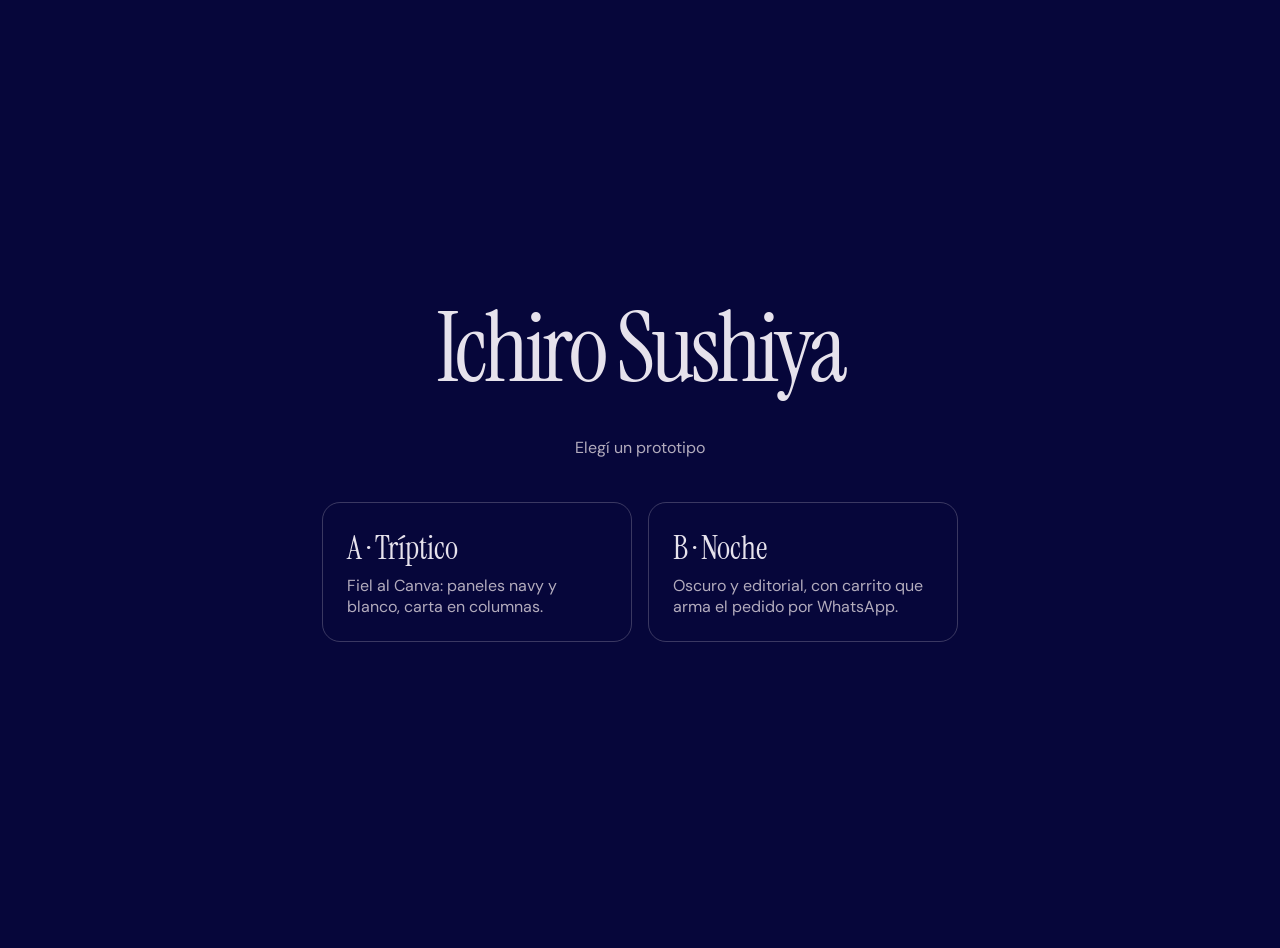
==== index.html @ 8e9660f6 "Ichiro Sushiya: dos prototipos de la web (A Tríptico, B Noche) Co-Authored-By: Claude Opus 5.5 <nore" ====
<!doctype html>
<html lang="es">
<head>
<meta charset="utf-8">
<meta name="viewport" content="width=device-width, initial-scale=1">
<title>Ichiro Sushiya · Prototipos</title>
<link href="https://fonts.googleapis.com/css2?family=Instrument+Serif&family=DM+Sans:wght@400;500&display=swap" rel="stylesheet">
<style>
  body { margin: 0; min-height: 100vh; display: grid; place-content: center; gap: 28px; padding: 24px 16px; background: #06063a; color: #b3acbd; font-family: "DM Sans", sans-serif; text-align: center; }
  h1 { font: 400 clamp(48px, 9vw, 96px)/.9 "Instrument Serif", serif; letter-spacing: -.04em; color: #e6e2ec; margin: 0; }
  .ops { display: flex; flex-wrap: wrap; gap: 16px; justify-content: center; }
  a { display: block; width: 260px; padding: 24px; border: 1px solid rgba(179,172,189,.3); border-radius: 18px; text-decoration: none; color: inherit; text-align: left; }
  a:hover { background: #0e0e4c; }
  b { display: block; font: 400 32px "Instrument Serif", serif; color: #e6e2ec; margin-bottom: 6px; }
</style>
</head>
<body>
  <h1>Ichiro Sushiya</h1>
  <p>Elegí un prototipo</p>
  <div class="ops">
    <a href="prototipo-a/"><b>A · Tríptico</b>Fiel al Canva: paneles navy y blanco, carta en columnas.</a>
    <a href="prototipo-b/"><b>B · Noche</b>Oscuro y editorial, con carrito que arma el pedido por WhatsApp.</a>
  </div>
</body>
</html>
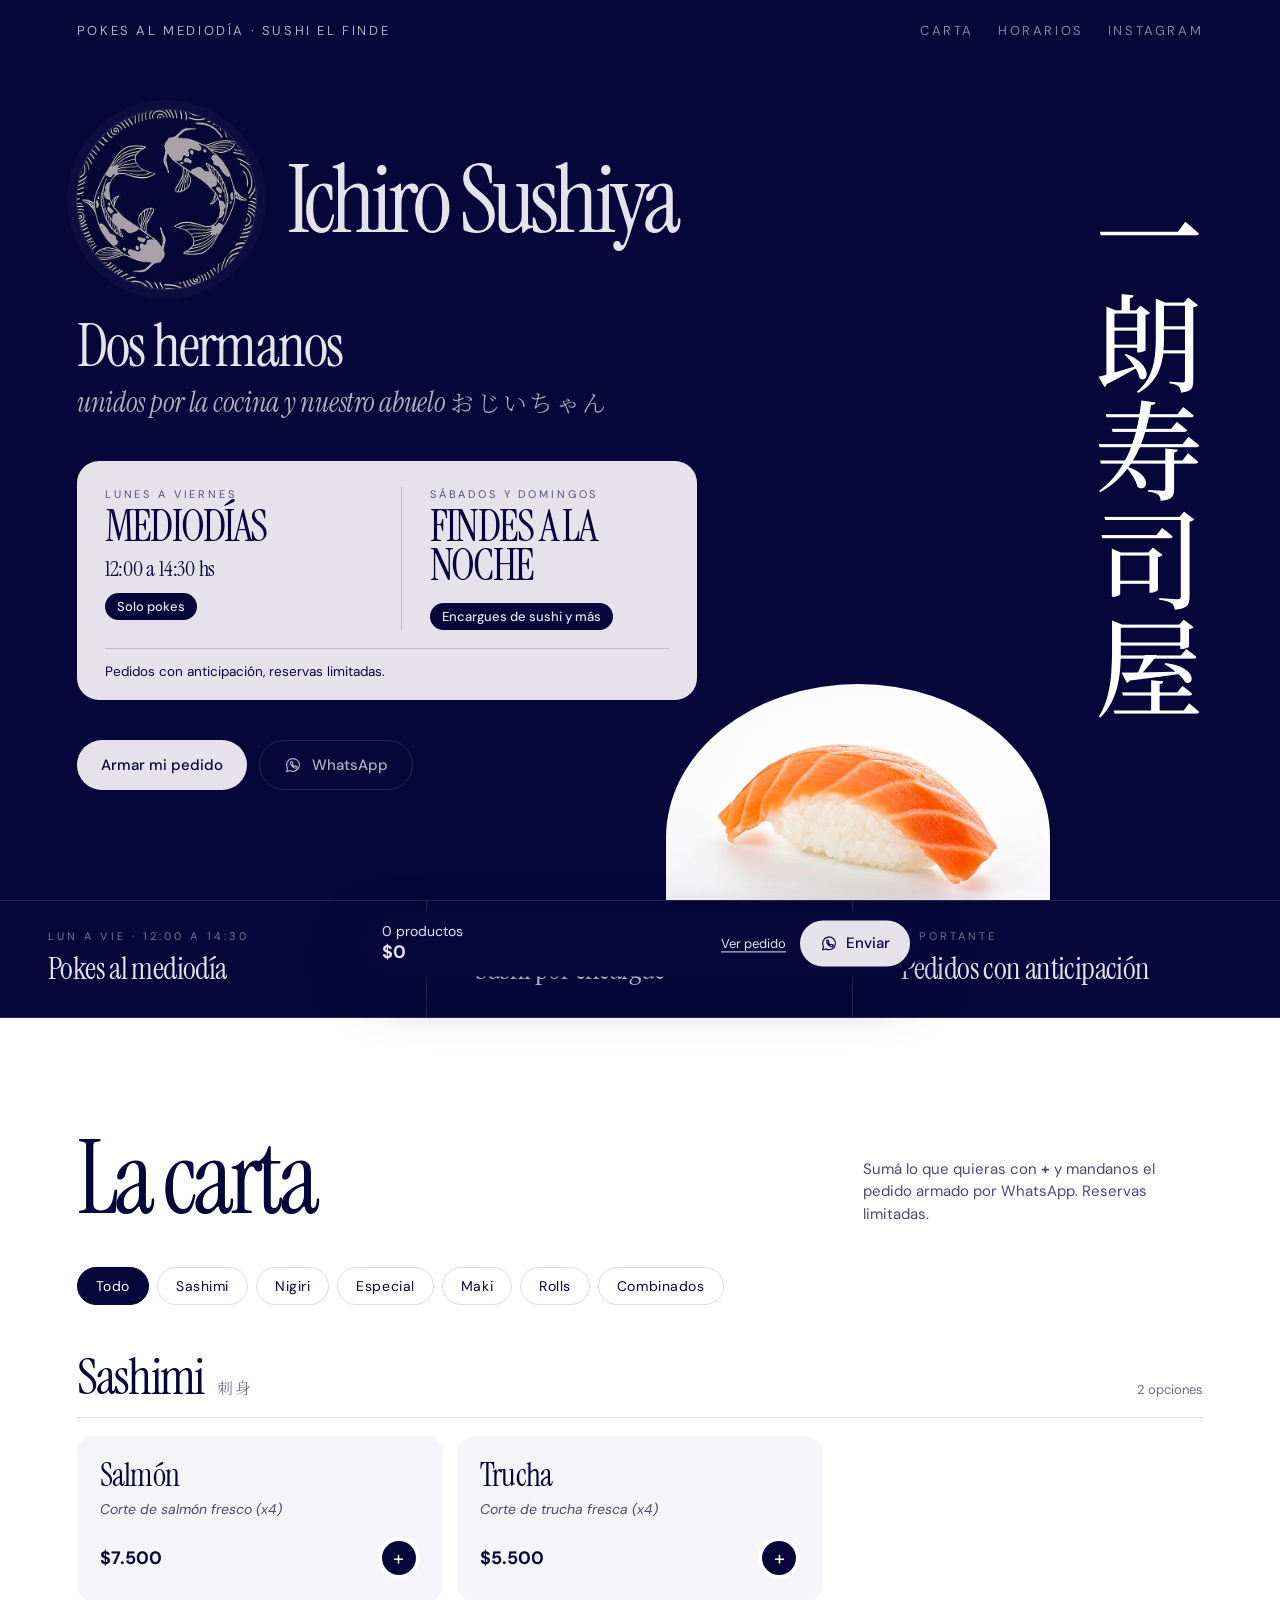
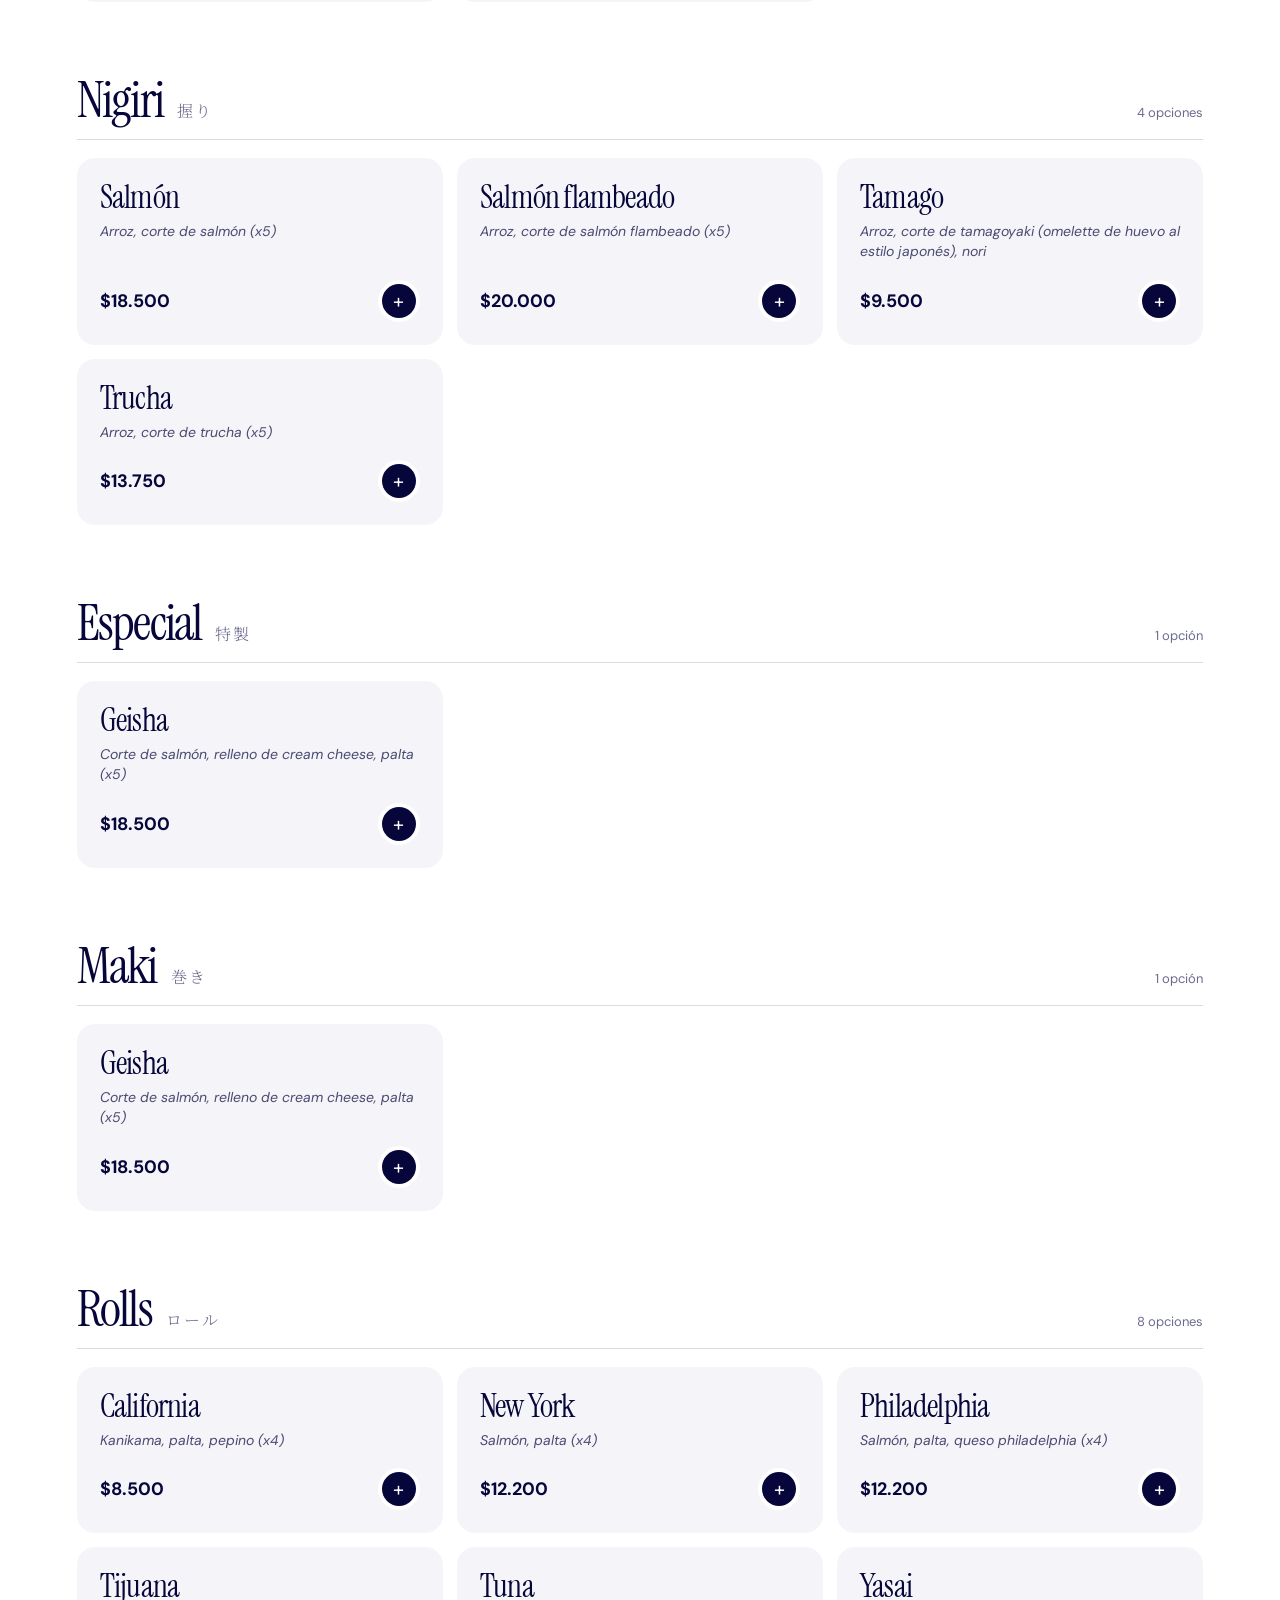
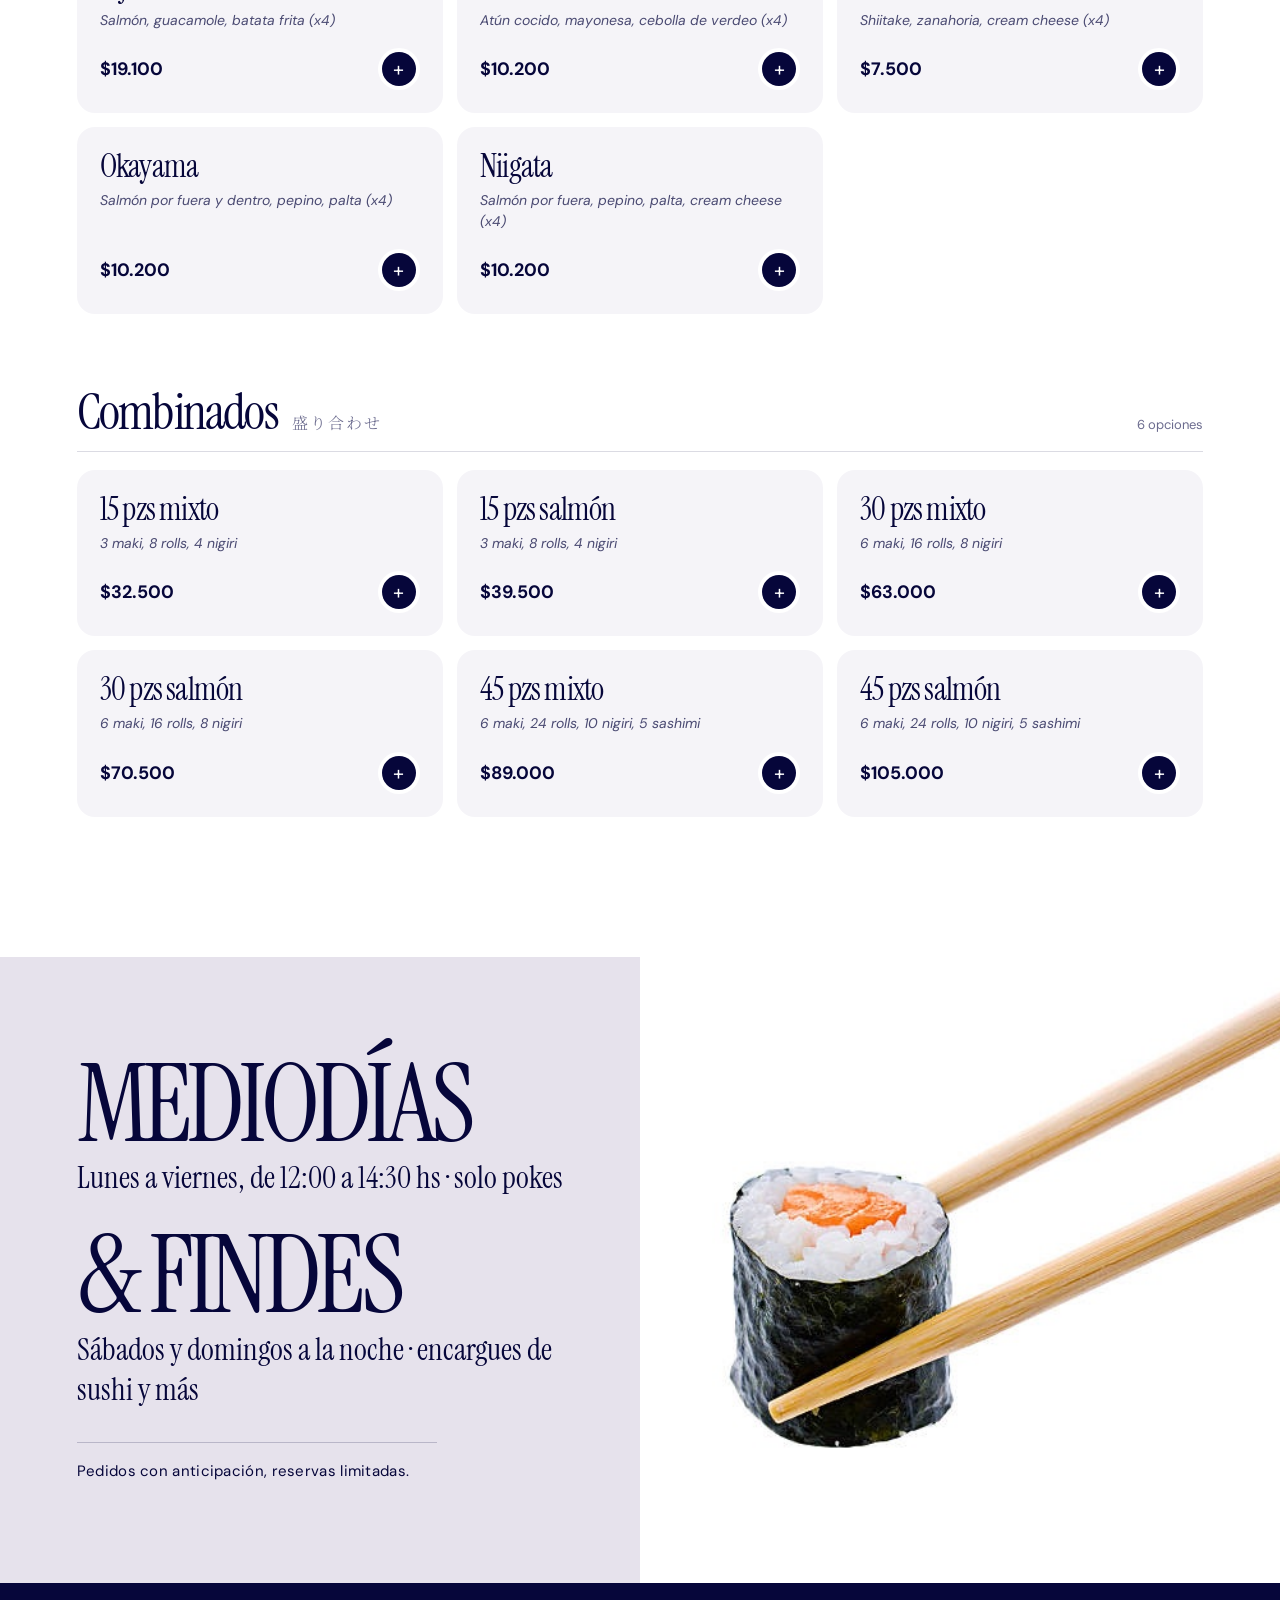
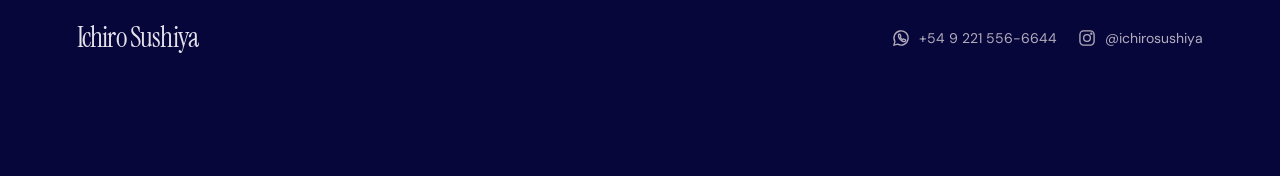
==== commit 3c1eb25f: "El prototipo B pasa a ser la página principal; se sacan el selector y el prototipo A Co-Authored-By:" ====
--- a/index.html
+++ b/index.html
@@ -3,23 +3,312 @@
 <head>
 <meta charset="utf-8">
 <meta name="viewport" content="width=device-width, initial-scale=1">
-<title>Ichiro Sushiya · Prototipos</title>
-<link href="https://fonts.googleapis.com/css2?family=Instrument+Serif&family=DM+Sans:wght@400;500&display=swap" rel="stylesheet">
+<title>Ichiro Sushiya</title>
+<meta name="description" content="Ichiro Sushiya — armá tu pedido y mandalo por WhatsApp. Delivery sábados y domingos.">
+<link rel="preconnect" href="https://fonts.googleapis.com">
+<link rel="preconnect" href="https://fonts.gstatic.com" crossorigin>
+<!-- Fuentes provisorias: se reemplazan cuando lleguen las del Canva -->
+<link href="https://fonts.googleapis.com/css2?family=Instrument+Serif:ital@0;1&family=DM+Sans:ital,wght@0,400;0,500;0,700;1,400&family=Noto+Serif+JP:wght@300;500&display=swap" rel="stylesheet">
 <style>
-  body { margin: 0; min-height: 100vh; display: grid; place-content: center; gap: 28px; padding: 24px 16px; background: #06063a; color: #b3acbd; font-family: "DM Sans", sans-serif; text-align: center; }
-  h1 { font: 400 clamp(48px, 9vw, 96px)/.9 "Instrument Serif", serif; letter-spacing: -.04em; color: #e6e2ec; margin: 0; }
-  .ops { display: flex; flex-wrap: wrap; gap: 16px; justify-content: center; }
-  a { display: block; width: 260px; padding: 24px; border: 1px solid rgba(179,172,189,.3); border-radius: 18px; text-decoration: none; color: inherit; text-align: left; }
-  a:hover { background: #0e0e4c; }
-  b { display: block; font: 400 32px "Instrument Serif", serif; color: #e6e2ec; margin-bottom: 6px; }
+  :root {
+    --navy: #06063a;
+    --navy-2: #0e0e4c;
+    --navy-3: #17175e;
+    --lila: #b3acbd;
+    --lila-claro: #e6e2ec;
+    --salmon: #f07a3e;
+    --linea: rgba(179, 172, 189, .2);
+    --font-display: "Instrument Serif", Georgia, serif;
+    --font-body: "DM Sans", system-ui, sans-serif;
+    --font-jp: "Noto Serif JP", serif;
+  }
+  * { box-sizing: border-box; margin: 0; padding: 0; }
+  html { scroll-behavior: smooth; }
+  body { background: var(--navy); color: var(--lila); font-family: var(--font-body); -webkit-font-smoothing: antialiased; overflow-x: hidden; }
+  a { color: inherit; }
+  button { font: inherit; color: inherit; background: none; border: 0; cursor: pointer; }
+
+  /* ---------- Hero ---------- */
+  .hero { position: relative; min-height: 100svh; display: grid; grid-template-columns: 1fr auto; align-items: center; padding: 32px clamp(16px, 6vw, 96px); overflow: hidden; }
+  .top { position: absolute; inset: 0 0 auto 0; display: flex; justify-content: space-between; align-items: center; padding: 22px clamp(16px, 6vw, 96px); z-index: 2; font-size: 13px; letter-spacing: .2em; text-transform: uppercase; }
+  .top a { text-decoration: none; opacity: .75; }
+  .top a:hover { opacity: 1; }
+  .top nav { display: flex; gap: 24px; }
+  .hero-texto { position: relative; z-index: 1; max-width: 900px; }
+  .marca-fila { display: flex; align-items: center; gap: clamp(16px, 2.4vw, 36px); }
+  .hero-texto .koi { flex: none; width: clamp(84px, 14vw, 210px); aspect-ratio: 1; border-radius: 50%; background: url(assets/img/koi.jpg) center/cover; animation: girar 50s linear infinite; box-shadow: 0 0 0 1px var(--linea), 0 0 0 10px rgba(179,172,189,.04); }
+  @keyframes girar { to { transform: rotate(360deg); } }
+  .hero h1 { font-family: var(--font-display); font-weight: 400; font-size: clamp(38px, 7.4vw, 124px); line-height: .9; letter-spacing: -.05em; color: var(--lila-claro); white-space: nowrap; }
+  .hero .lema { margin-top: 28px; }
+  .hero .lema strong { display: block; font-family: var(--font-display); font-weight: 400; font-size: clamp(36px, 4.6vw, 64px); line-height: 1; letter-spacing: -.03em; color: var(--lila-claro); }
+  .hero .lema > span { display: block; font-family: var(--font-display); font-style: italic; font-size: clamp(20px, 2.2vw, 28px); margin-top: 8px; letter-spacing: -.01em; }
+  .hero .lema [lang="ja"] { font-family: var(--font-jp); font-style: normal; font-weight: 300; font-size: .85em; letter-spacing: .1em; white-space: nowrap; }
+  .hero .acciones { display: flex; flex-wrap: wrap; gap: 12px; margin-top: 40px; }
+  .btn { display: inline-flex; align-items: center; gap: 10px; padding: 14px 24px; border-radius: 999px; font-weight: 500; font-size: 15px; text-decoration: none; transition: transform .15s, background .2s; }
+  .btn:active { transform: scale(.97); }
+  .btn-1 { background: var(--lila-claro); color: var(--navy); }
+  .btn-1:hover { background: #fff; }
+  .btn-2 { border: 1px solid var(--linea); }
+  .btn-2:hover { background: var(--navy-2); }
+  .btn svg { width: 18px; height: 18px; }
+  .kanji { position: relative; z-index: 1; writing-mode: vertical-rl; font-family: var(--font-jp); font-weight: 500; font-size: clamp(72px, 12vh, 132px); line-height: 1.02; color: #fff; }
+
+  /* Cuadro de horarios (misma estética que la sección de abajo) */
+  .horarios { margin-top: 40px; max-width: 620px; background: var(--lila-claro); color: var(--navy); border-radius: 22px; padding: 26px 28px 20px; display: grid; grid-template-columns: 1fr 1fr; gap: 0 28px; }
+  .horarios .turno + .turno { border-left: 1px solid rgba(6,6,58,.18); padding-left: 28px; }
+  .horarios small { display: block; font-size: 11px; letter-spacing: .26em; text-transform: uppercase; opacity: .65; }
+  .horarios h3 { font-family: var(--font-display); font-weight: 400; font-size: clamp(32px, 3.4vw, 46px); line-height: .9; letter-spacing: -.04em; text-transform: uppercase; margin: 6px 0 8px; }
+  .horarios .h { font-family: var(--font-display); font-size: 22px; letter-spacing: -.01em; }
+  .horarios .que { display: inline-block; margin-top: 10px; font-size: 13px; font-weight: 500; padding: 5px 12px; border-radius: 999px; background: var(--navy); color: var(--lila-claro); }
+  .horarios .aviso { grid-column: 1 / -1; margin-top: 18px; padding-top: 14px; border-top: 1px solid rgba(6,6,58,.18); font-size: 13.5px; }
+  .salmon-flota { position: absolute; right: clamp(120px, 18vw, 300px); bottom: -40px; width: clamp(260px, 30vw, 460px); aspect-ratio: 1.5; background: url(assets/img/nigiri.jpg) center/cover; border-radius: 50% 50% 0 0 / 60% 60% 0 0; mix-blend-mode: normal; z-index: 0; filter: saturate(1.05); }
+
+  /* ---------- Info strip ---------- */
+  .strip { display: grid; grid-template-columns: repeat(3, 1fr); border-block: 1px solid var(--linea); }
+  .strip div { padding: 28px clamp(16px, 4vw, 48px); border-right: 1px solid var(--linea); }
+  .strip div:last-child { border-right: 0; }
+  .strip small { display: block; font-size: 11px; letter-spacing: .28em; text-transform: uppercase; opacity: .65; margin-bottom: 6px; }
+  .strip b { font-family: var(--font-display); font-weight: 400; font-size: clamp(24px, 2.4vw, 32px); color: var(--lila-claro); letter-spacing: -.02em; }
+
+  /* ---------- Carta con pedido ---------- */
+  /* Fondo blanco para que la carta resalte */
+  .carta { background: #fff; color: var(--navy); padding: clamp(64px, 9vw, 120px) clamp(16px, 6vw, 96px) 140px; --linea-c: rgba(6, 6, 58, .14); }
+  .carta-head { display: flex; flex-wrap: wrap; align-items: end; justify-content: space-between; gap: 16px; margin-bottom: 28px; }
+  .carta-head h2 { font-family: var(--font-display); font-weight: 400; font-size: clamp(52px, 8vw, 110px); line-height: .9; letter-spacing: -.045em; }
+  .carta-head p { max-width: 340px; font-size: 15px; line-height: 1.5; color: #4a4a72; }
+  .tabs { position: sticky; top: 0; z-index: 5; display: flex; gap: 8px; overflow-x: auto; padding: 14px 0; margin-bottom: 16px; background: #fff; scrollbar-width: none; }
+  .tabs::-webkit-scrollbar { display: none; }
+  .tabs button { flex: none; padding: 9px 18px; border-radius: 999px; border: 1px solid var(--linea-c); font-size: 14px; letter-spacing: .04em; transition: background .2s, color .2s; }
+  .tabs button:hover { border-color: var(--navy); }
+  .tabs button[aria-pressed="true"] { background: var(--navy); color: #fff; border-color: var(--navy); }
+  .grupo { scroll-margin-top: 80px; }
+  .grupo + .grupo { margin-top: 56px; }
+  .subtitulo { display: flex; align-items: baseline; gap: 14px; padding: 16px 0 14px; margin-bottom: 18px; border-bottom: 1px solid var(--linea-c); }
+  .subtitulo h3 { font-family: var(--font-display); font-weight: 400; font-size: clamp(36px, 4vw, 52px); line-height: 1; letter-spacing: -.035em; }
+  .subtitulo span { font-family: var(--font-jp); font-weight: 300; font-size: 16px; letter-spacing: .12em; color: #6b6b8e; }
+  .subtitulo small { margin-left: auto; font-size: 13px; color: #6b6b8e; }
+  .grid { display: grid; grid-template-columns: repeat(auto-fill, minmax(280px, 1fr)); gap: 14px; }
+  .card { display: flex; flex-direction: column; gap: 8px; padding: 22px; border-radius: 18px; background: #f5f4f8; border: 1px solid transparent; transition: border-color .2s; }
+  .card:hover { border-color: var(--linea-c); }
+  .card h4 { font-family: var(--font-display); font-weight: 400; font-size: 32px; line-height: 1; letter-spacing: -.025em; }
+  .card p { font-size: 14px; line-height: 1.45; font-style: italic; flex: 1; color: #4a4a72; }
+  .card .pie { display: flex; align-items: center; justify-content: space-between; margin-top: 10px; }
+  .card .precio { font-weight: 700; font-size: 18px; font-variant-numeric: tabular-nums; }
+  .qty { display: flex; align-items: center; gap: 4px; background: #fff; border-radius: 999px; padding: 4px; }
+  .qty button { width: 34px; height: 34px; border-radius: 50%; display: grid; place-items: center; font-size: 20px; line-height: 1; }
+  .qty button:hover { background: rgba(6,6,58,.06); }
+  .qty .mas { background: var(--navy); color: #fff; }
+  .qty .mas:hover { background: var(--navy-3); }
+  .qty span { min-width: 20px; text-align: center; font-weight: 700; font-variant-numeric: tabular-nums; }
+  .qty:not(.activa) .menos, .qty:not(.activa) span { display: none; }
+
+  /* ---------- Barra de pedido ---------- */
+  .pedido { position: fixed; left: 50%; bottom: 16px; z-index: 30; width: min(calc(100% - 32px), 560px); transform: translate(-50%, 140%); transition: transform .35s cubic-bezier(.2,.8,.2,1); }
+  .pedido.visible { transform: translate(-50%, 0); }
+  .pedido-barra { display: flex; align-items: center; gap: 14px; padding: 10px 10px 10px 22px; border-radius: 999px; background: var(--navy); color: var(--lila-claro); box-shadow: 0 18px 50px rgba(6,6,58,.35); }
+  .pedido-barra .res { flex: 1; font-size: 14px; line-height: 1.25; }
+  .pedido-barra .res b { display: block; font-size: 18px; font-variant-numeric: tabular-nums; }
+  .pedido-barra .ver { font-size: 13px; text-decoration: underline; text-underline-offset: 3px; }
+  .pedido-barra .enviar { display: inline-flex; align-items: center; gap: 8px; background: var(--lila-claro); color: var(--navy); padding: 13px 20px; border-radius: 999px; font-weight: 500; font-size: 15px; text-decoration: none; }
+  .pedido-barra .enviar svg { width: 18px; height: 18px; }
+  .detalle { display: none; margin-bottom: 10px; padding: 18px 22px; border-radius: 22px; background: var(--navy); color: var(--lila-claro); box-shadow: 0 18px 50px rgba(6,6,58,.35); max-height: 50vh; overflow: auto; }
+  .pedido.abierto .detalle { display: block; }
+  .detalle li { display: flex; justify-content: space-between; gap: 12px; padding: 8px 0; border-bottom: 1px solid var(--linea); font-size: 15px; list-style: none; }
+  .detalle li:last-child { border-bottom: 0; }
+  .detalle .vaciar { margin-top: 10px; font-size: 13px; text-decoration: underline; opacity: .7; }
+
+  /* ---------- Delivery ---------- */
+  .delivery { display: grid; grid-template-columns: 1fr 1fr; align-items: stretch; background: var(--lila-claro); color: var(--navy); }
+  .delivery .txt { padding: clamp(56px, 8vw, 110px) clamp(16px, 6vw, 96px); }
+  .delivery h2 { font-family: var(--font-display); font-weight: 400; font-size: clamp(56px, 8.5vw, 124px); line-height: .84; letter-spacing: -.045em; text-transform: uppercase; }
+  .delivery .h { font-family: var(--font-display); font-size: clamp(22px, 2.4vw, 32px); margin: 8px 0 32px; }
+  .delivery .aviso { font-size: 15px; letter-spacing: .02em; border-top: 1px solid rgba(6,6,58,.2); padding-top: 18px; max-width: 360px; }
+  .delivery .foto { background: #fff url(assets/img/maki.jpg) center/cover no-repeat; min-height: 380px; }
+
+  footer { display: flex; flex-wrap: wrap; gap: 20px; justify-content: space-between; align-items: center; padding: 36px clamp(16px, 6vw, 96px) 120px; font-size: 14px; }
+  footer .redes { display: flex; gap: 20px; }
+  footer .redes a { display: inline-flex; gap: 8px; align-items: center; text-decoration: none; }
+  footer svg { width: 20px; height: 20px; }
+  footer .marca { font-family: var(--font-display); font-size: 28px; letter-spacing: -.03em; color: var(--lila-claro); }
+
+  @media (max-width: 820px) {
+    .top nav { display: none; }
+    .hero { grid-template-columns: 1fr; align-content: center; padding-top: 88px; padding-bottom: 220px; }
+    .kanji { order: -1; writing-mode: horizontal-tb; font-size: 34px; letter-spacing: .12em; margin-bottom: 28px; }
+    .horarios { grid-template-columns: 1fr; padding: 22px 20px 18px; }
+    .horarios .turno + .turno { border-left: 0; padding-left: 0; border-top: 1px solid rgba(6,6,58,.18); margin-top: 18px; padding-top: 18px; }
+    .salmon-flota { right: -40px; width: 300px; }
+    .strip { grid-template-columns: 1fr; }
+    .strip div { border-right: 0; border-bottom: 1px solid var(--linea); }
+    .strip div:last-child { border-bottom: 0; }
+    .delivery { grid-template-columns: 1fr; }
+    .pedido-barra .ver { display: none; }
+  }
 </style>
 </head>
 <body>
-  <h1>Ichiro Sushiya</h1>
-  <p>Elegí un prototipo</p>
-  <div class="ops">
-    <a href="prototipo-a/"><b>A · Tríptico</b>Fiel al Canva: paneles navy y blanco, carta en columnas.</a>
-    <a href="prototipo-b/"><b>B · Noche</b>Oscuro y editorial, con carrito que arma el pedido por WhatsApp.</a>
-  </div>
+
+<svg width="0" height="0" style="position:absolute">
+  <symbol id="i-wa" viewBox="0 0 24 24"><path fill="none" stroke="currentColor" stroke-width="1.6" d="M3.5 20.5l1.2-4.3A8.5 8.5 0 1 1 8 19.4zM9 8.2c.3-.6.6-.7 1-.7h.5c.2 0 .4.1.5.4l.8 1.8c.1.2 0 .5-.1.7l-.6.7c.6 1.2 1.6 2.2 2.8 2.8l.7-.6c.2-.2.5-.2.7-.1l1.8.8c.3.1.4.3.4.5v.5c0 .4-.1.7-.7 1-.6.3-1.6.5-3.3-.3a9 9 0 0 1-4-4c-.8-1.7-.6-2.7-.3-3.3z"/></symbol>
+  <symbol id="i-ig" viewBox="0 0 24 24"><g fill="none" stroke="currentColor" stroke-width="1.6"><rect x="3.5" y="3.5" width="17" height="17" rx="4.5"/><circle cx="12" cy="12" r="4"/><circle cx="17.2" cy="6.8" r=".6" fill="currentColor"/></g></symbol>
+</svg>
+
+<header class="hero">
+  <div class="top">
+    <span>Pokes al mediodía · Sushi el finde</span>
+    <nav><a href="#carta">Carta</a><a href="#delivery">Horarios</a><a class="js-ig" href="#" target="_blank" rel="noopener">Instagram</a></nav>
+  </div>
+  <div class="hero-texto">
+    <div class="marca-fila">
+      <div class="koi" role="img" aria-label="Logo de Ichiro Sushiya: dos peces koi"></div>
+      <h1>Ichiro Sushiya</h1>
+    </div>
+    <p class="lema"><strong>Dos hermanos</strong><span>unidos por la cocina y nuestro abuelo <span lang="ja">おじいちゃん</span></span></p>
+    <div class="horarios" aria-label="Horarios">
+      <div class="turno">
+        <small>Lunes a viernes</small>
+        <h3>Mediodías</h3>
+        <div class="h">12:00 a 14:30 hs</div>
+        <span class="que">Solo pokes</span>
+      </div>
+      <div class="turno">
+        <small>Sábados y domingos</small>
+        <h3>Findes a la noche</h3>
+        <span class="que">Encargues de sushi y más</span>
+      </div>
+      <p class="aviso">Pedidos con anticipación, reservas limitadas.</p>
+    </div>
+    <div class="acciones">
+      <a class="btn btn-1" href="#carta">Armar mi pedido</a>
+      <a class="btn btn-2 js-wa" href="#" target="_blank" rel="noopener"><svg><use href="#i-wa"/></svg>WhatsApp</a>
+    </div>
+  </div>
+  <div class="kanji" lang="ja" aria-hidden="true">一朗寿司屋</div>
+  <div class="salmon-flota" aria-hidden="true"></div>
+</header>
+
+<div class="strip">
+  <div><small>Lun a vie · 12:00 a 14:30</small><b>Pokes al mediodía</b></div>
+  <div><small>Sáb y dom · noche</small><b>Sushi por encargue</b></div>
+  <div><small>Importante</small><b>Pedidos con anticipación</b></div>
+</div>
+
+<section class="carta" id="carta">
+  <div class="carta-head">
+    <h2>La carta</h2>
+    <p>Sumá lo que quieras con <b>+</b> y mandanos el pedido armado por WhatsApp. Reservas limitadas.</p>
+  </div>
+  <div class="tabs" id="tabs" role="toolbar" aria-label="Categorías"></div>
+  <div id="grid"></div>
+</section>
+
+<section class="delivery" id="delivery">
+  <div class="txt">
+    <h2>Mediodías</h2>
+    <div class="h">Lunes a viernes, de 12:00 a 14:30 hs · solo pokes</div>
+    <h2>&amp; findes</h2>
+    <div class="h">Sábados y domingos a la noche · encargues de sushi y más</div>
+    <p class="aviso">Pedidos con anticipación, reservas limitadas.</p>
+  </div>
+  <div class="foto" role="img" aria-label="Maki de salmón con palitos"></div>
+</section>
+
+<footer>
+  <span class="marca">Ichiro Sushiya</span>
+  <div class="redes">
+    <a class="js-wa" href="#" target="_blank" rel="noopener"><svg><use href="#i-wa"/></svg><span class="js-wa-label"></span></a>
+    <a class="js-ig" href="#" target="_blank" rel="noopener"><svg><use href="#i-ig"/></svg><span class="js-ig-label"></span></a>
+  </div>
+</footer>
+
+<div class="pedido" id="pedido">
+  <div class="detalle"><ul id="detalle-lista"></ul><button class="vaciar" id="vaciar">Vaciar pedido</button></div>
+  <div class="pedido-barra">
+    <div class="res"><span id="res-cant"></span><b id="res-total"></b></div>
+    <button class="ver" id="ver">Ver pedido</button>
+    <a class="enviar" id="enviar" href="#" target="_blank" rel="noopener"><svg><use href="#i-wa"/></svg>Enviar</a>
+  </div>
+</div>
+
+<script src="assets/menu.js"></script>
+<script>
+  const D = window.ICHIRO;
+  const waBase = "https://wa.me/" + D.whatsapp + "?text=";
+  document.querySelectorAll(".js-wa").forEach(a => a.href = waBase + encodeURIComponent("¡Hola Ichiro Sushiya! Quiero hacer un pedido."));
+  document.querySelectorAll(".js-ig").forEach(a => a.href = "https://instagram.com/" + D.instagram);
+  document.querySelectorAll(".js-wa-label").forEach(s => s.textContent = D.whatsappLabel);
+  document.querySelectorAll(".js-ig-label").forEach(s => s.textContent = "@" + D.instagram);
+
+  const esc = s => s.replace(/[&<>"]/g, c => ({ "&": "&amp;", "<": "&lt;", ">": "&gt;", '"': "&quot;" }[c]));
+  const items = D.categorias.flatMap(c => c.items.map((it, i) => ({ ...it, id: c.id + "-" + i, cat: c.nombre, catId: c.id })));
+  const carrito = {};
+  let filtro = "todo";
+
+  // Tabs
+  const tabs = document.getElementById("tabs");
+  tabs.innerHTML = [{ id: "todo", nombre: "Todo" }, ...D.categorias]
+    .map(c => `<button data-cat="${c.id}" aria-pressed="${c.id === filtro}">${esc(c.nombre)}</button>`).join("");
+  tabs.addEventListener("click", e => {
+    const b = e.target.closest("button"); if (!b) return;
+    filtro = b.dataset.cat;
+    tabs.querySelectorAll("button").forEach(x => x.setAttribute("aria-pressed", x === b));
+    pintar();
+  });
+
+  // Tarjetas
+  const grid = document.getElementById("grid");
+  // Se agrupa por sección: con "Todo" se ven todas con su subtítulo, con un filtro solo esa.
+  function pintar() {
+    grid.innerHTML = D.categorias.filter(c => filtro === "todo" || c.id === filtro).map(c => `
+      <div class="grupo" id="sec-${c.id}">
+        <div class="subtitulo"><h3>${esc(c.nombre)}</h3><span lang="ja">${c.jp}</span><small>${c.items.length} ${c.items.length === 1 ? "opción" : "opciones"}</small></div>
+        <div class="grid">${items.filter(it => it.catId === c.id).map(tarjeta).join("")}</div>
+      </div>`).join("");
+  }
+  function tarjeta(it) {
+      const q = carrito[it.id] || 0;
+      return `<article class="card">
+        <h4>${esc(it.n)}</h4>
+        <p>${esc(it.d)}</p>
+        <div class="pie">
+          <span class="precio">${precio(it.p)}</span>
+          <div class="qty ${q ? "activa" : ""}" data-id="${it.id}">
+            <button class="menos" aria-label="Quitar ${esc(it.n)}">−</button>
+            <span>${q}</span>
+            <button class="mas" aria-label="Agregar ${esc(it.n)}">+</button>
+          </div>
+        </div>
+      </article>`;
+  }
+  grid.addEventListener("click", e => {
+    const b = e.target.closest("button"); if (!b) return;
+    const id = b.parentElement.dataset.id;
+    carrito[id] = Math.max(0, (carrito[id] || 0) + (b.classList.contains("mas") ? 1 : -1));
+    if (!carrito[id]) delete carrito[id];
+    pintar(); actualizar();
+  });
+
+  // Pedido
+  const pedido = document.getElementById("pedido");
+  function actualizar() {
+    const sel = items.filter(it => carrito[it.id]);
+    const cant = sel.reduce((s, it) => s + carrito[it.id], 0);
+    const total = sel.reduce((s, it) => s + carrito[it.id] * it.p, 0);
+    pedido.classList.toggle("visible", cant > 0);
+    if (!cant) pedido.classList.remove("abierto");
+    document.getElementById("res-cant").textContent = cant + (cant === 1 ? " producto" : " productos");
+    document.getElementById("res-total").textContent = precio(total);
+    document.getElementById("detalle-lista").innerHTML = sel.map(it =>
+      `<li><span>${carrito[it.id]} × ${esc(it.cat)} ${esc(it.n)}</span><b>${precio(carrito[it.id] * it.p)}</b></li>`).join("");
+    const msg = "¡Hola Ichiro Sushiya! Quiero hacer este pedido:\n\n" +
+      sel.map(it => `• ${carrito[it.id]} × ${it.cat} ${it.n} — ${precio(carrito[it.id] * it.p)}`).join("\n") +
+      `\n\nTotal: ${precio(total)}\n\nDía y horario: `;
+    document.getElementById("enviar").href = waBase + encodeURIComponent(msg);
+  }
+  document.getElementById("ver").onclick = () => pedido.classList.toggle("abierto");
+  document.getElementById("vaciar").onclick = () => { for (const k in carrito) delete carrito[k]; pintar(); actualizar(); };
+
+  pintar(); actualizar();
+</script>
 </body>
 </html>
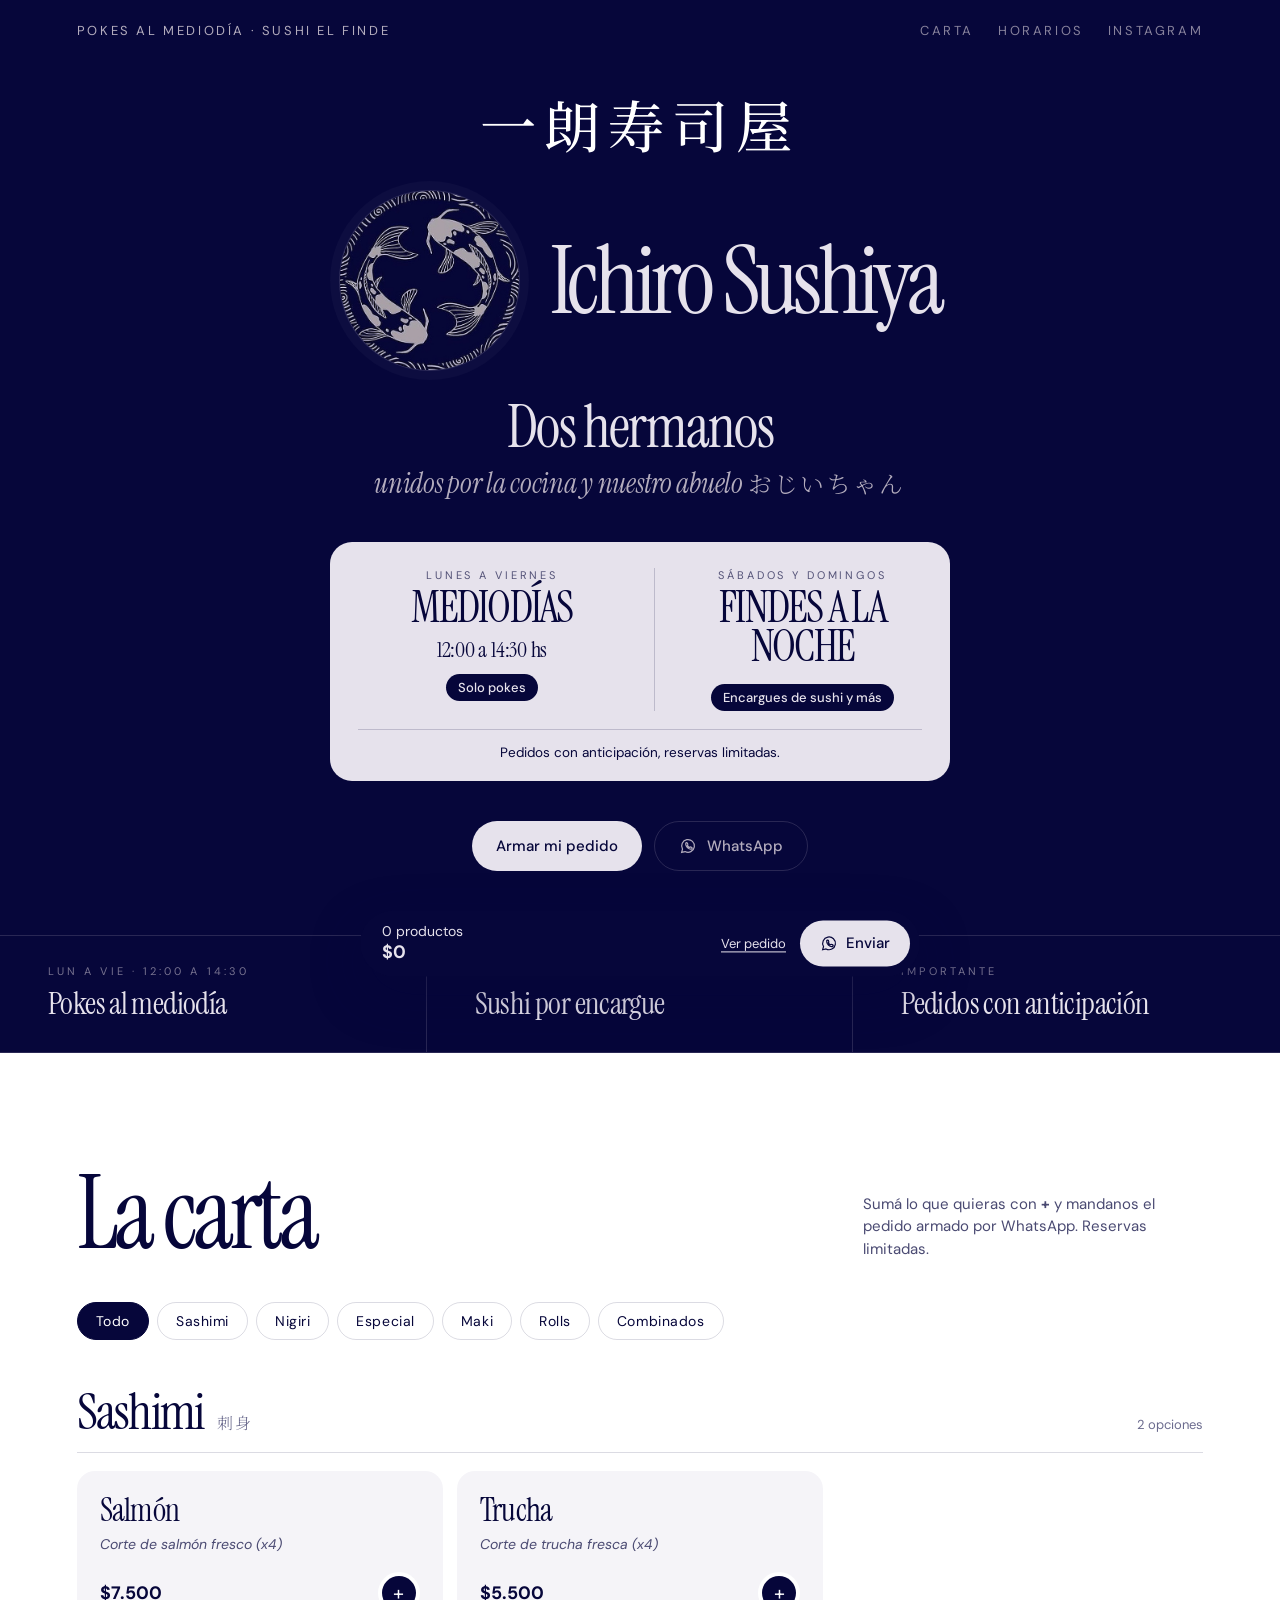
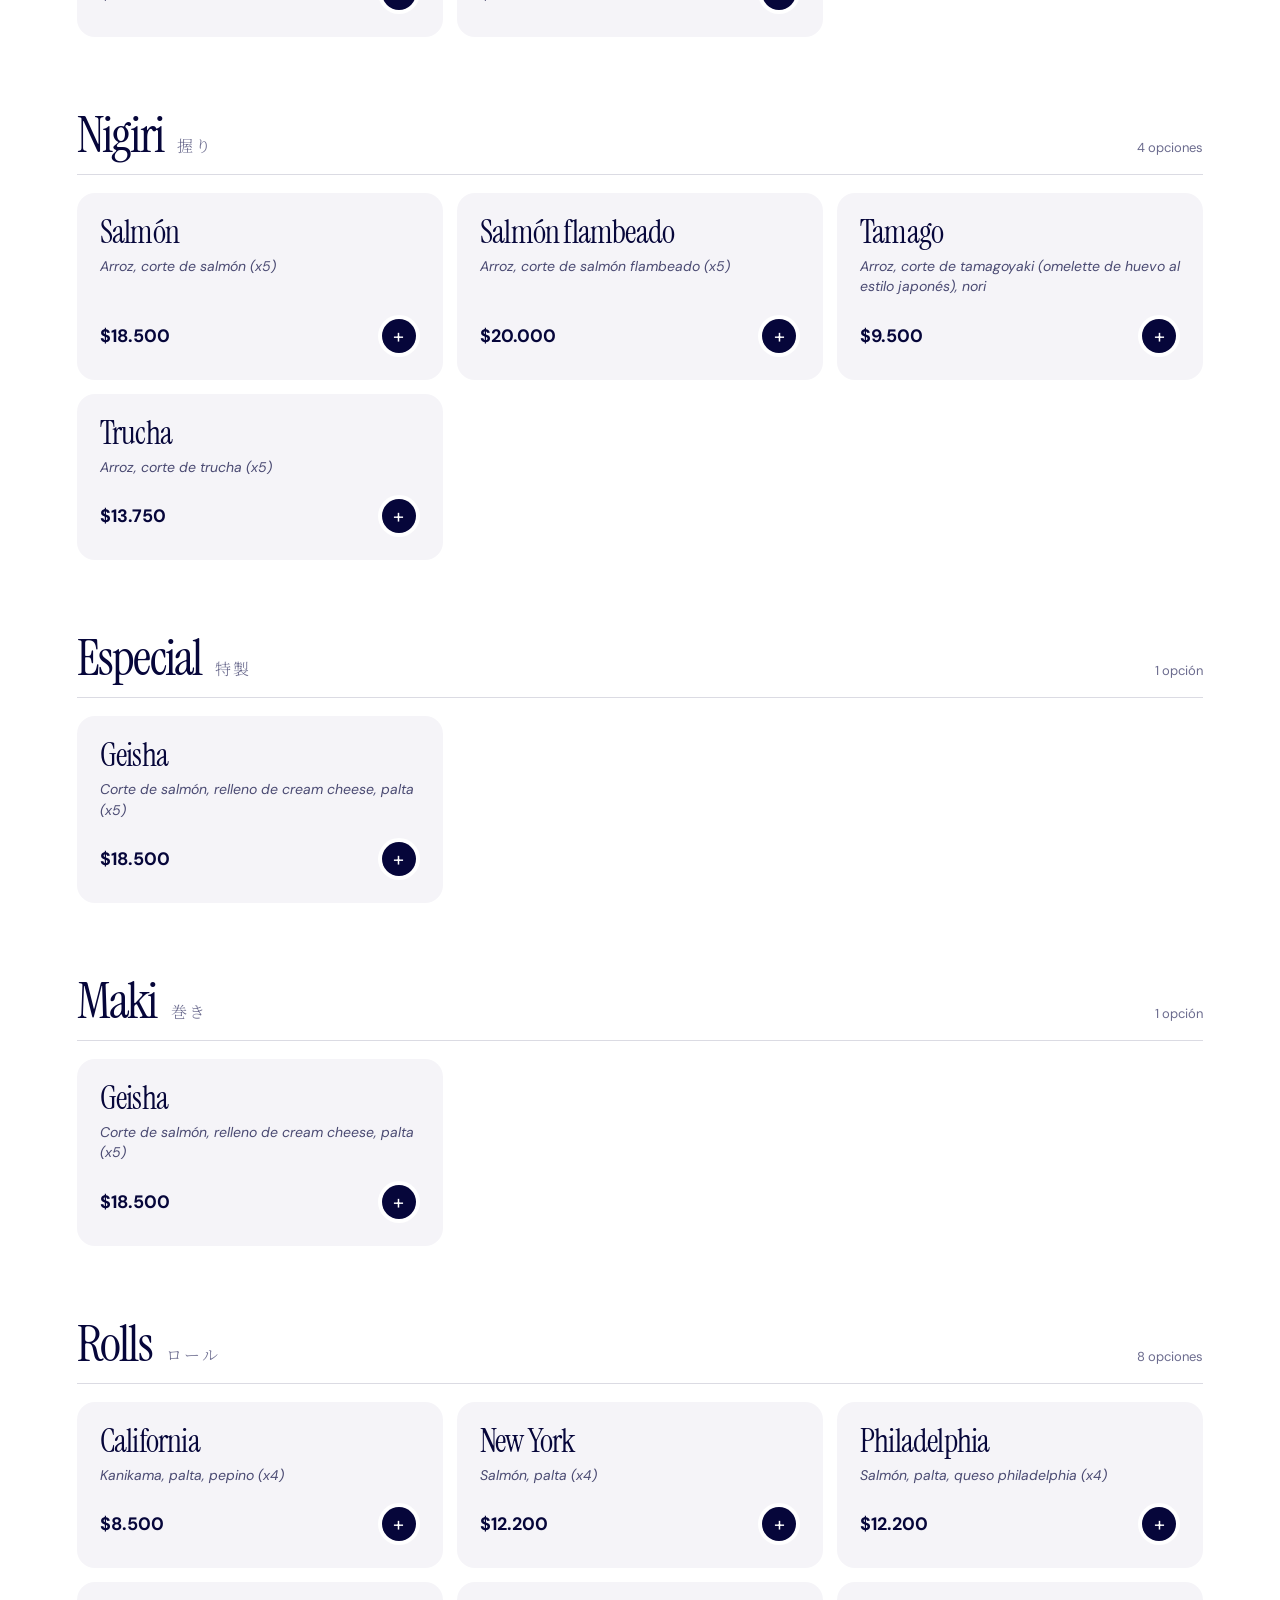
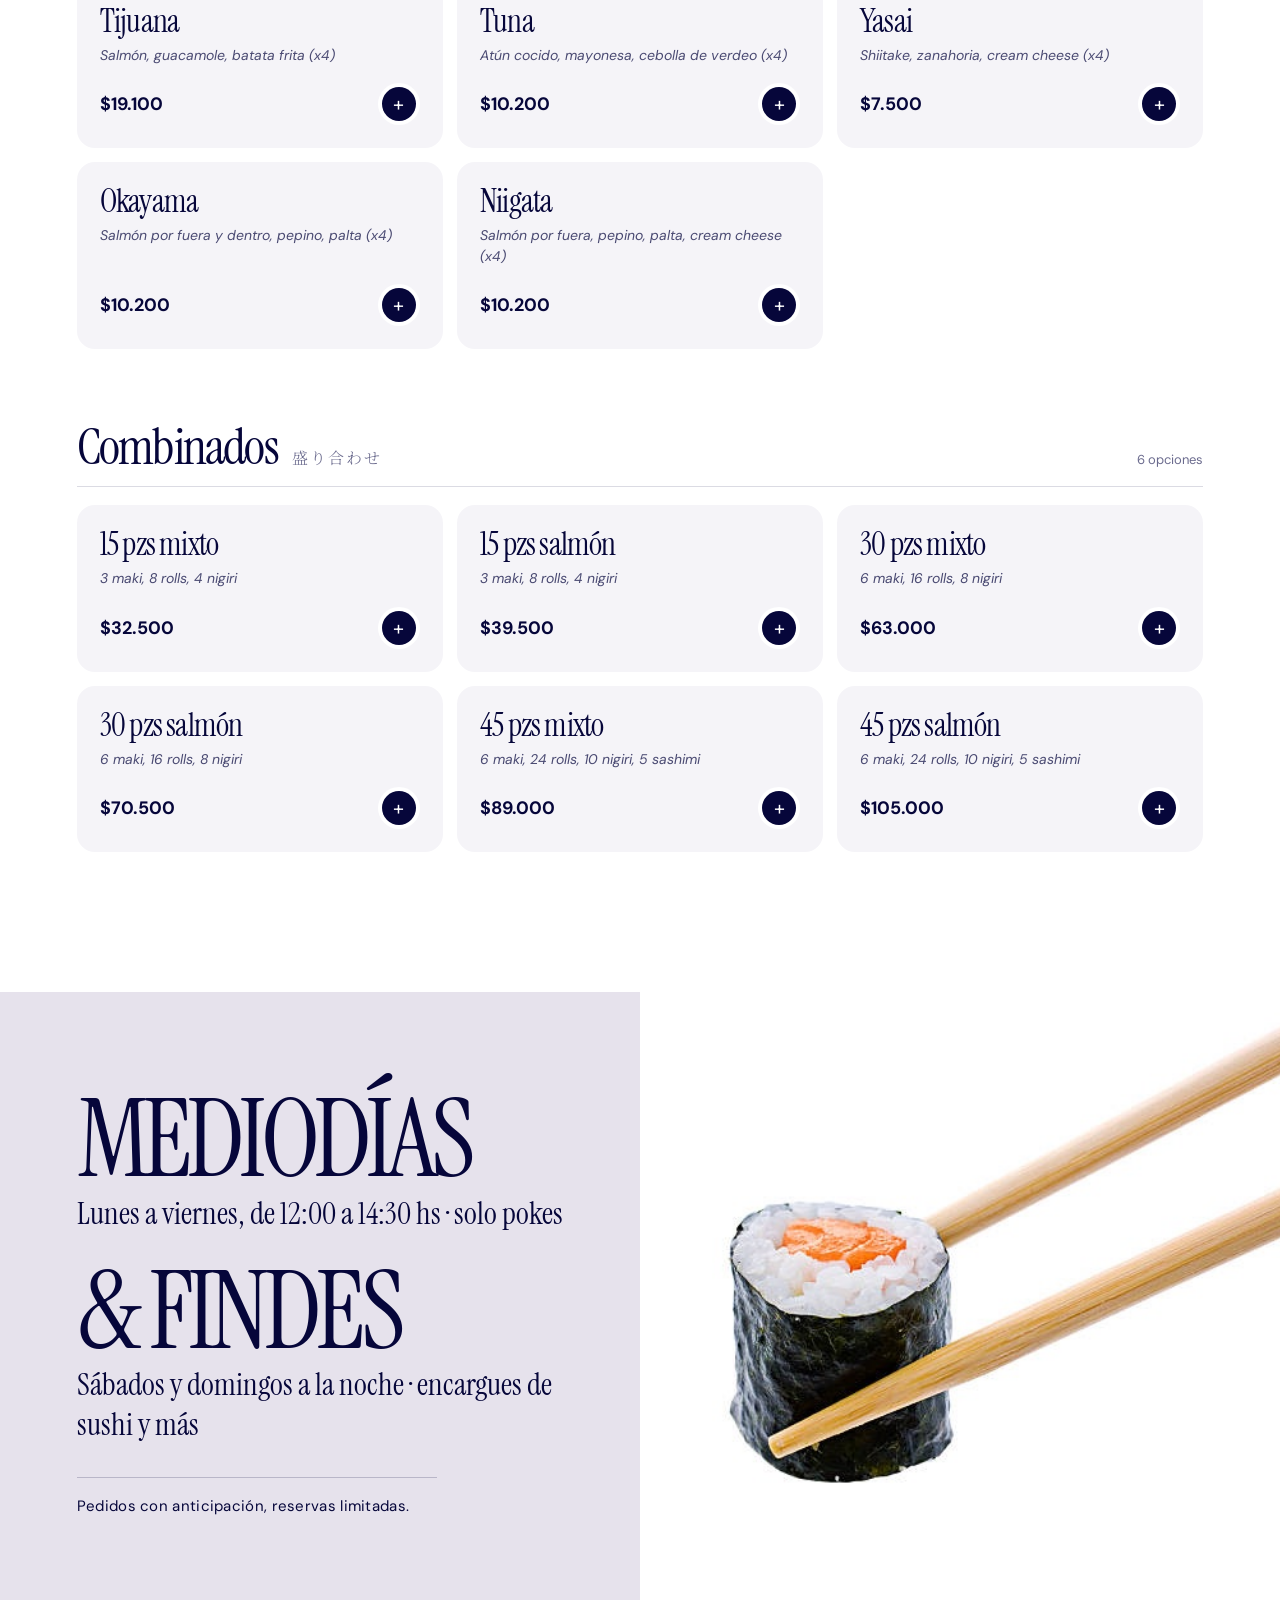
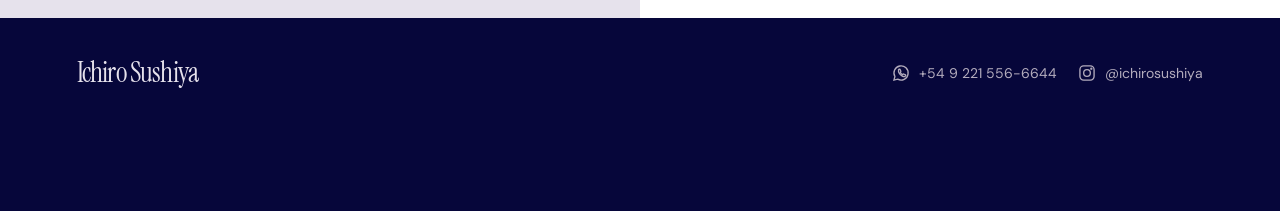
==== commit d4858a4d: "Inicio centrado y sin la pieza de sushi; kanji arriba en horizontal Co-Authored-By: Claude Opus 5.5 " ====
--- a/index.html
+++ b/index.html
@@ -29,13 +29,13 @@
   button { font: inherit; color: inherit; background: none; border: 0; cursor: pointer; }
 
   /* ---------- Hero ---------- */
-  .hero { position: relative; min-height: 100svh; display: grid; grid-template-columns: 1fr auto; align-items: center; padding: 32px clamp(16px, 6vw, 96px); overflow: hidden; }
+  .hero { position: relative; min-height: 100svh; display: flex; flex-direction: column; align-items: center; justify-content: center; text-align: center; padding: 96px clamp(16px, 6vw, 96px) 64px; overflow: hidden; }
   .top { position: absolute; inset: 0 0 auto 0; display: flex; justify-content: space-between; align-items: center; padding: 22px clamp(16px, 6vw, 96px); z-index: 2; font-size: 13px; letter-spacing: .2em; text-transform: uppercase; }
   .top a { text-decoration: none; opacity: .75; }
   .top a:hover { opacity: 1; }
   .top nav { display: flex; gap: 24px; }
-  .hero-texto { position: relative; z-index: 1; max-width: 900px; }
-  .marca-fila { display: flex; align-items: center; gap: clamp(16px, 2.4vw, 36px); }
+  .hero-texto { position: relative; z-index: 1; max-width: 900px; display: flex; flex-direction: column; align-items: center; }
+  .marca-fila { display: flex; align-items: center; justify-content: center; gap: clamp(16px, 2.4vw, 36px); }
   .hero-texto .koi { flex: none; width: clamp(84px, 14vw, 210px); aspect-ratio: 1; border-radius: 50%; background: url(assets/img/koi.jpg) center/cover; animation: girar 50s linear infinite; box-shadow: 0 0 0 1px var(--linea), 0 0 0 10px rgba(179,172,189,.04); }
   @keyframes girar { to { transform: rotate(360deg); } }
   .hero h1 { font-family: var(--font-display); font-weight: 400; font-size: clamp(38px, 7.4vw, 124px); line-height: .9; letter-spacing: -.05em; color: var(--lila-claro); white-space: nowrap; }
@@ -43,7 +43,7 @@
   .hero .lema strong { display: block; font-family: var(--font-display); font-weight: 400; font-size: clamp(36px, 4.6vw, 64px); line-height: 1; letter-spacing: -.03em; color: var(--lila-claro); }
   .hero .lema > span { display: block; font-family: var(--font-display); font-style: italic; font-size: clamp(20px, 2.2vw, 28px); margin-top: 8px; letter-spacing: -.01em; }
   .hero .lema [lang="ja"] { font-family: var(--font-jp); font-style: normal; font-weight: 300; font-size: .85em; letter-spacing: .1em; white-space: nowrap; }
-  .hero .acciones { display: flex; flex-wrap: wrap; gap: 12px; margin-top: 40px; }
+  .hero .acciones { display: flex; flex-wrap: wrap; justify-content: center; gap: 12px; margin-top: 40px; }
   .btn { display: inline-flex; align-items: center; gap: 10px; padding: 14px 24px; border-radius: 999px; font-weight: 500; font-size: 15px; text-decoration: none; transition: transform .15s, background .2s; }
   .btn:active { transform: scale(.97); }
   .btn-1 { background: var(--lila-claro); color: var(--navy); }
@@ -51,17 +51,16 @@
   .btn-2 { border: 1px solid var(--linea); }
   .btn-2:hover { background: var(--navy-2); }
   .btn svg { width: 18px; height: 18px; }
-  .kanji { position: relative; z-index: 1; writing-mode: vertical-rl; font-family: var(--font-jp); font-weight: 500; font-size: clamp(72px, 12vh, 132px); line-height: 1.02; color: #fff; }
+  .kanji { position: relative; z-index: 1; order: -1; font-family: var(--font-jp); font-weight: 500; font-size: clamp(34px, 4.4vw, 60px); letter-spacing: .14em; line-height: 1; color: #fff; margin-bottom: clamp(24px, 3vw, 40px); }
 
   /* Cuadro de horarios (misma estética que la sección de abajo) */
-  .horarios { margin-top: 40px; max-width: 620px; background: var(--lila-claro); color: var(--navy); border-radius: 22px; padding: 26px 28px 20px; display: grid; grid-template-columns: 1fr 1fr; gap: 0 28px; }
+  .horarios { margin-top: 40px; width: 100%; max-width: 620px; text-align: center; background: var(--lila-claro); color: var(--navy); border-radius: 22px; padding: 26px 28px 20px; display: grid; grid-template-columns: 1fr 1fr; gap: 0 28px; }
   .horarios .turno + .turno { border-left: 1px solid rgba(6,6,58,.18); padding-left: 28px; }
   .horarios small { display: block; font-size: 11px; letter-spacing: .26em; text-transform: uppercase; opacity: .65; }
   .horarios h3 { font-family: var(--font-display); font-weight: 400; font-size: clamp(32px, 3.4vw, 46px); line-height: .9; letter-spacing: -.04em; text-transform: uppercase; margin: 6px 0 8px; }
   .horarios .h { font-family: var(--font-display); font-size: 22px; letter-spacing: -.01em; }
   .horarios .que { display: inline-block; margin-top: 10px; font-size: 13px; font-weight: 500; padding: 5px 12px; border-radius: 999px; background: var(--navy); color: var(--lila-claro); }
   .horarios .aviso { grid-column: 1 / -1; margin-top: 18px; padding-top: 14px; border-top: 1px solid rgba(6,6,58,.18); font-size: 13.5px; }
-  .salmon-flota { position: absolute; right: clamp(120px, 18vw, 300px); bottom: -40px; width: clamp(260px, 30vw, 460px); aspect-ratio: 1.5; background: url(assets/img/nigiri.jpg) center/cover; border-radius: 50% 50% 0 0 / 60% 60% 0 0; mix-blend-mode: normal; z-index: 0; filter: saturate(1.05); }
 
   /* ---------- Info strip ---------- */
   .strip { display: grid; grid-template-columns: repeat(3, 1fr); border-block: 1px solid var(--linea); }
@@ -133,11 +132,9 @@
 
   @media (max-width: 820px) {
     .top nav { display: none; }
-    .hero { grid-template-columns: 1fr; align-content: center; padding-top: 88px; padding-bottom: 220px; }
-    .kanji { order: -1; writing-mode: horizontal-tb; font-size: 34px; letter-spacing: .12em; margin-bottom: 28px; }
+    .hero { padding-top: 88px; padding-bottom: 56px; }
     .horarios { grid-template-columns: 1fr; padding: 22px 20px 18px; }
     .horarios .turno + .turno { border-left: 0; padding-left: 0; border-top: 1px solid rgba(6,6,58,.18); margin-top: 18px; padding-top: 18px; }
-    .salmon-flota { right: -40px; width: 300px; }
     .strip { grid-template-columns: 1fr; }
     .strip div { border-right: 0; border-bottom: 1px solid var(--linea); }
     .strip div:last-child { border-bottom: 0; }
@@ -184,7 +181,6 @@
     </div>
   </div>
   <div class="kanji" lang="ja" aria-hidden="true">一朗寿司屋</div>
-  <div class="salmon-flota" aria-hidden="true"></div>
 </header>
 
 <div class="strip">
